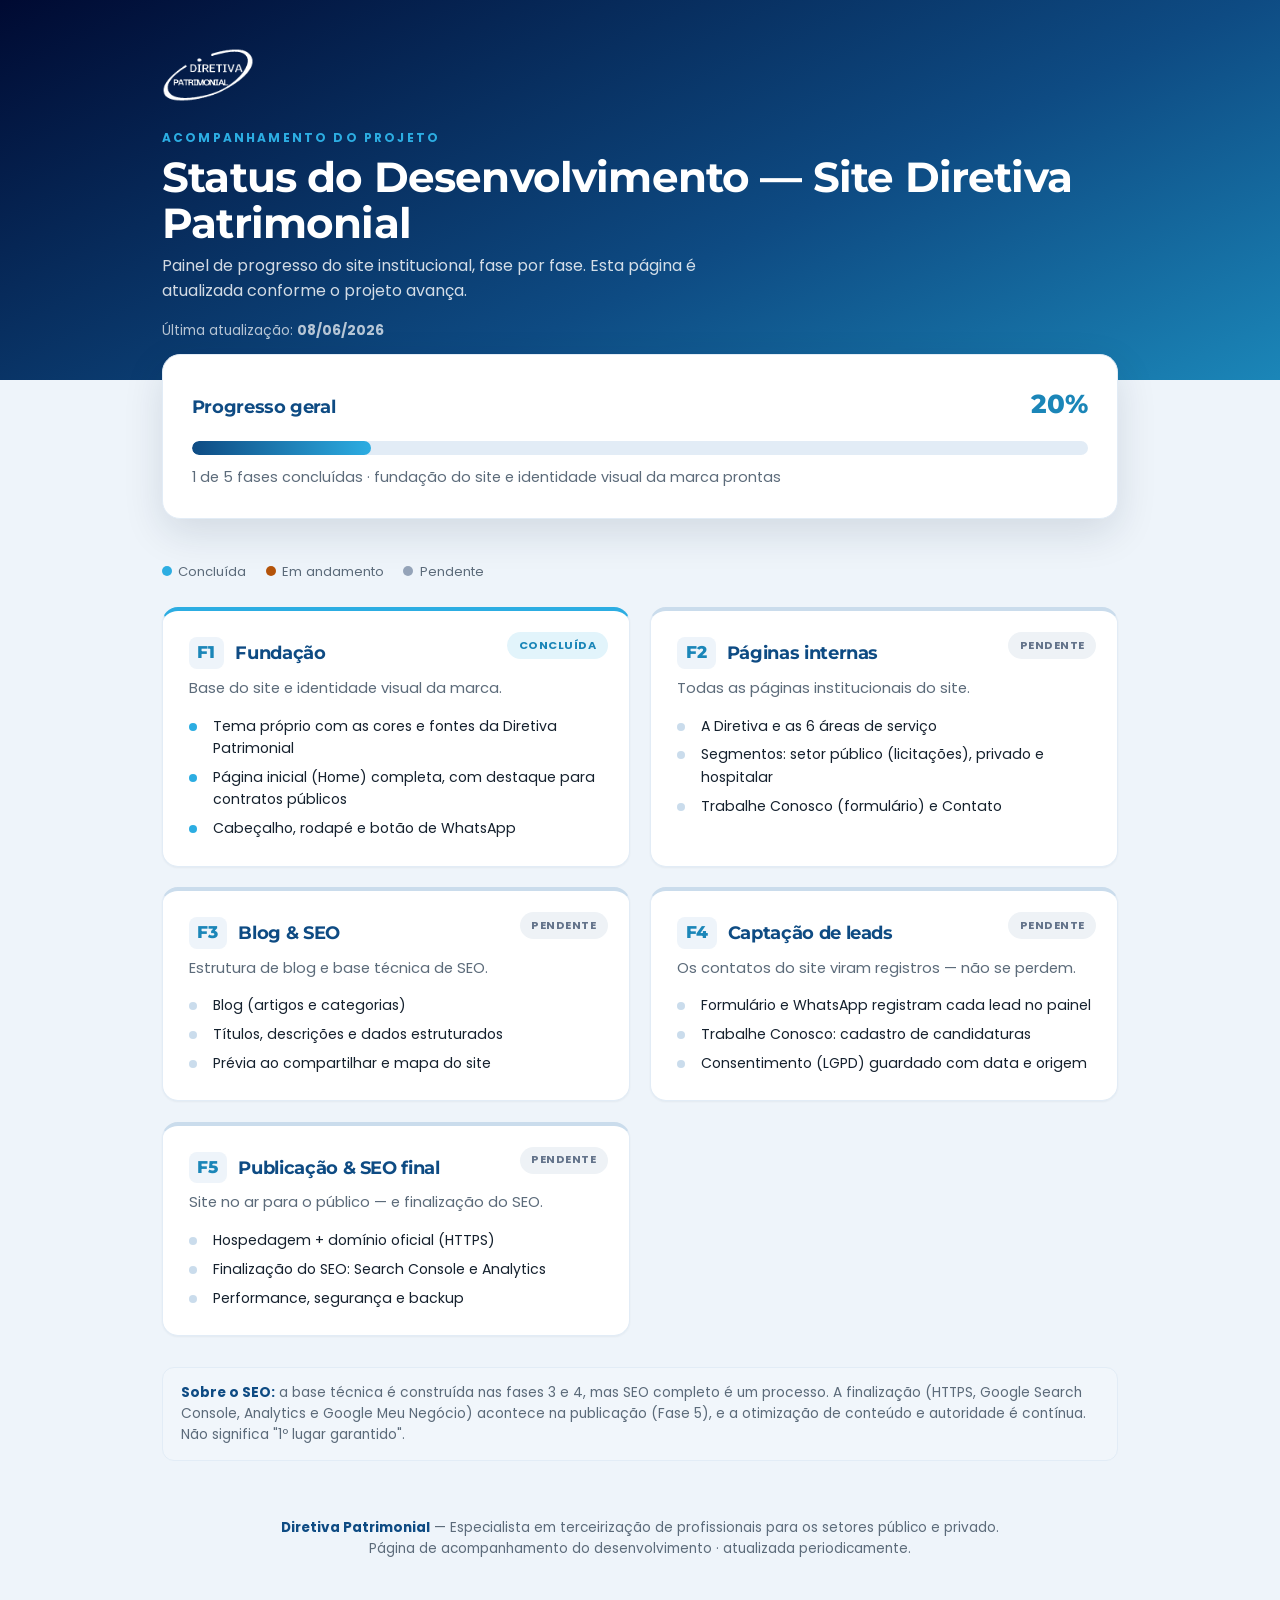
==== index.html @ 11b3b2bb "Painel de status Diretiva Patrimonial — F1 concluída (20%)" ====
<!DOCTYPE html>
<html lang="pt-BR">
<head>
<meta charset="UTF-8" />
<meta name="viewport" content="width=device-width, initial-scale=1.0" />
<title>Status do Desenvolvimento — Site Diretiva Patrimonial</title>
<meta name="description" content="Acompanhe o andamento do desenvolvimento do site institucional da Diretiva Patrimonial." />
<meta property="og:title" content="Status do Desenvolvimento — Site Diretiva Patrimonial" />
<meta property="og:description" content="Acompanhe o andamento do projeto, fase por fase." />
<meta name="robots" content="noindex" />
<link rel="preconnect" href="https://fonts.googleapis.com" />
<link rel="preconnect" href="https://fonts.gstatic.com" crossorigin />
<link href="https://fonts.googleapis.com/css2?family=Montserrat:wght@600;700;800;900&family=Poppins:wght@400;500;600&display=swap" rel="stylesheet" />
<style>
  :root{
    --navy:#0E4B83; --navy-dark:#000A32; --cyan:#2CADE2; --cyan600:#1B86B8;
    --light:#EEF4FA; --light100:#E2ECF6; --light200:#CADCEC; --ink:#15212E; --muted:#5C6B7A; --white:#fff;
    --amber:#B45309; --gray:#94A3B8;
  }
  *{box-sizing:border-box;margin:0;padding:0;}
  body{font-family:"Poppins",system-ui,sans-serif;color:var(--ink);background:var(--light);line-height:1.6;}
  .wrap{max-width:1000px;margin:0 auto;padding:0 22px;}
  h1,h2,h3{font-family:"Montserrat",sans-serif;letter-spacing:-.02em;line-height:1.1;}

  header{background:linear-gradient(155deg,#000A32,#0E4B83 60%,#1B86B8);color:#fff;padding:3rem 0 2.4rem;}
  .brandrow{display:flex;align-items:center;gap:1rem;margin-bottom:1.6rem;}
  .brandrow img{height:54px;}
  .eyebrow{text-transform:uppercase;letter-spacing:.18em;font-size:.75rem;font-weight:700;color:var(--cyan);}
  header h1{color:#fff;font-size:clamp(1.7rem,4vw,2.6rem);margin:.5rem 0 .4rem;}
  header p{color:rgba(255,255,255,.82);max-width:560px;}
  .updated{margin-top:1rem;font-size:.85rem;color:rgba(255,255,255,.7);}

  /* Overall progress */
  .overall{background:#fff;border:1px solid var(--light100);border-radius:18px;padding:1.8rem;margin-top:-1.6rem;box-shadow:0 14px 40px rgba(8,30,55,.12);}
  .overall .top{display:flex;justify-content:space-between;align-items:baseline;flex-wrap:wrap;gap:.5rem;margin-bottom:1rem;}
  .overall h2{font-size:1.15rem;color:var(--navy);}
  .pct{font-family:"Montserrat";font-weight:800;font-size:1.6rem;color:var(--cyan600);}
  .bar{height:14px;background:var(--light100);border-radius:99px;overflow:hidden;}
  .bar > span{display:block;height:100%;width:20%;background:linear-gradient(90deg,var(--navy),var(--cyan));border-radius:99px;}
  .countline{margin-top:.7rem;font-size:.9rem;color:var(--muted);}

  section.phases{padding:2.6rem 0 1rem;}
  .legend{display:flex;gap:1.2rem;flex-wrap:wrap;font-size:.82rem;color:var(--muted);margin-bottom:1.6rem;}
  .legend span{display:inline-flex;align-items:center;gap:.4rem;}
  .dot{width:10px;height:10px;border-radius:50%;}
  .dot.done{background:var(--cyan);} .dot.doing{background:var(--amber);} .dot.todo{background:var(--gray);}

  .grid{display:grid;grid-template-columns:repeat(2,1fr);gap:1.3rem;}
  .card{background:#fff;border:1px solid var(--light100);border-radius:16px;padding:1.6rem;position:relative;box-shadow:0 1px 2px rgba(8,30,55,.05);transition:transform .25s,box-shadow .25s;}
  .card:hover{transform:translateY(-4px);box-shadow:0 14px 34px rgba(8,30,55,.12);}
  .card.done{border-top:4px solid var(--cyan);}
  .card.doing{border-top:4px solid var(--amber);}
  .card.todo{border-top:4px solid var(--light200);}
  .ph{display:flex;align-items:center;gap:.7rem;margin-bottom:.5rem;}
  .ph .num{font-family:"Montserrat";font-weight:800;font-size:1.05rem;color:var(--cyan600);background:var(--light);border-radius:8px;padding:.15rem .55rem;}
  .ph h3{font-size:1.1rem;color:var(--navy);}
  .badge{position:absolute;top:1.3rem;right:1.3rem;font-size:.7rem;font-weight:700;text-transform:uppercase;letter-spacing:.05em;padding:.28rem .7rem;border-radius:99px;}
  .badge.done{background:#E2F4FB;color:var(--cyan600);}
  .badge.doing{background:#FEF3E2;color:var(--amber);}
  .badge.todo{background:#EEF2F6;color:#64748B;}
  .card p.desc{color:var(--muted);font-size:.92rem;margin:.3rem 0 .9rem;}
  .card ul{list-style:none;display:flex;flex-direction:column;gap:.4rem;}
  .card li{font-size:.88rem;padding-left:1.5rem;position:relative;color:var(--ink);}
  .card li::before{content:"";position:absolute;left:0;top:.5rem;width:8px;height:8px;border-radius:50%;background:var(--light200);}
  .card.done li::before{background:var(--cyan);}

  footer{text-align:center;padding:2.5rem 0 3rem;color:var(--muted);font-size:.85rem;}
  footer strong{color:var(--navy);}

  @media (max-width:720px){ .grid{grid-template-columns:1fr;} }
</style>
</head>
<body>

<header>
  <div class="wrap">
    <div class="brandrow">
      <img src="assets/logo.png" alt="Diretiva Patrimonial" onerror="this.style.display='none'" />
    </div>
    <p class="eyebrow">Acompanhamento do projeto</p>
    <h1>Status do Desenvolvimento — Site Diretiva Patrimonial</h1>
    <p>Painel de progresso do site institucional, fase por fase. Esta página é atualizada conforme o projeto avança.</p>
    <p class="updated">Última atualização: <strong>08/06/2026</strong></p>
  </div>
</header>

<div class="wrap">
  <div class="overall">
    <div class="top">
      <h2>Progresso geral</h2>
      <span class="pct">20%</span>
    </div>
    <div class="bar"><span></span></div>
    <p class="countline">1 de 5 fases concluídas · fundação do site e identidade visual da marca prontas</p>
  </div>
</div>

<section class="phases">
  <div class="wrap">
    <div class="legend">
      <span><i class="dot done"></i> Concluída</span>
      <span><i class="dot doing"></i> Em andamento</span>
      <span><i class="dot todo"></i> Pendente</span>
    </div>

    <div class="grid">

      <article class="card done">
        <span class="badge done">Concluída</span>
        <div class="ph"><span class="num">F1</span><h3>Fundação</h3></div>
        <p class="desc">Base do site e identidade visual da marca.</p>
        <ul>
          <li>Tema próprio com as cores e fontes da Diretiva Patrimonial</li>
          <li>Página inicial (Home) completa, com destaque para contratos públicos</li>
          <li>Cabeçalho, rodapé e botão de WhatsApp</li>
        </ul>
      </article>

      <article class="card todo">
        <span class="badge todo">Pendente</span>
        <div class="ph"><span class="num">F2</span><h3>Páginas internas</h3></div>
        <p class="desc">Todas as páginas institucionais do site.</p>
        <ul>
          <li>A Diretiva e as 6 áreas de serviço</li>
          <li>Segmentos: setor público (licitações), privado e hospitalar</li>
          <li>Trabalhe Conosco (formulário) e Contato</li>
        </ul>
      </article>

      <article class="card todo">
        <span class="badge todo">Pendente</span>
        <div class="ph"><span class="num">F3</span><h3>Blog &amp; SEO</h3></div>
        <p class="desc">Estrutura de blog e base técnica de SEO.</p>
        <ul>
          <li>Blog (artigos e categorias)</li>
          <li>Títulos, descrições e dados estruturados</li>
          <li>Prévia ao compartilhar e mapa do site</li>
        </ul>
      </article>

      <article class="card todo">
        <span class="badge todo">Pendente</span>
        <div class="ph"><span class="num">F4</span><h3>Captação de leads</h3></div>
        <p class="desc">Os contatos do site viram registros — não se perdem.</p>
        <ul>
          <li>Formulário e WhatsApp registram cada lead no painel</li>
          <li>Trabalhe Conosco: cadastro de candidaturas</li>
          <li>Consentimento (LGPD) guardado com data e origem</li>
        </ul>
      </article>

      <article class="card todo">
        <span class="badge todo">Pendente</span>
        <div class="ph"><span class="num">F5</span><h3>Publicação &amp; SEO final</h3></div>
        <p class="desc">Site no ar para o público — e finalização do SEO.</p>
        <ul>
          <li>Hospedagem + domínio oficial (HTTPS)</li>
          <li>Finalização do SEO: Search Console e Analytics</li>
          <li>Performance, segurança e backup</li>
        </ul>
      </article>

    </div>

    <p style="max-width:1000px;margin:1.9rem auto 0;font-size:.86rem;color:#5C6B7A;background:#F1F6FB;border:1px solid #E2ECF6;border-radius:12px;padding:14px 18px;line-height:1.55;">
      <strong style="color:#0E4B83;">Sobre o SEO:</strong> a base técnica é construída nas fases 3 e 4, mas SEO completo é um processo. A finalização (HTTPS, Google Search Console, Analytics e Google Meu Negócio) acontece na publicação (Fase 5), e a otimização de conteúdo e autoridade é contínua. Não significa "1º lugar garantido".
    </p>
  </div>
</section>

<footer>
  <div class="wrap">
    <p><strong>Diretiva Patrimonial</strong> — Especialista em terceirização de profissionais para os setores público e privado.</p>
    <p>Página de acompanhamento do desenvolvimento · atualizada periodicamente.</p>
  </div>
</footer>

</body>
</html>
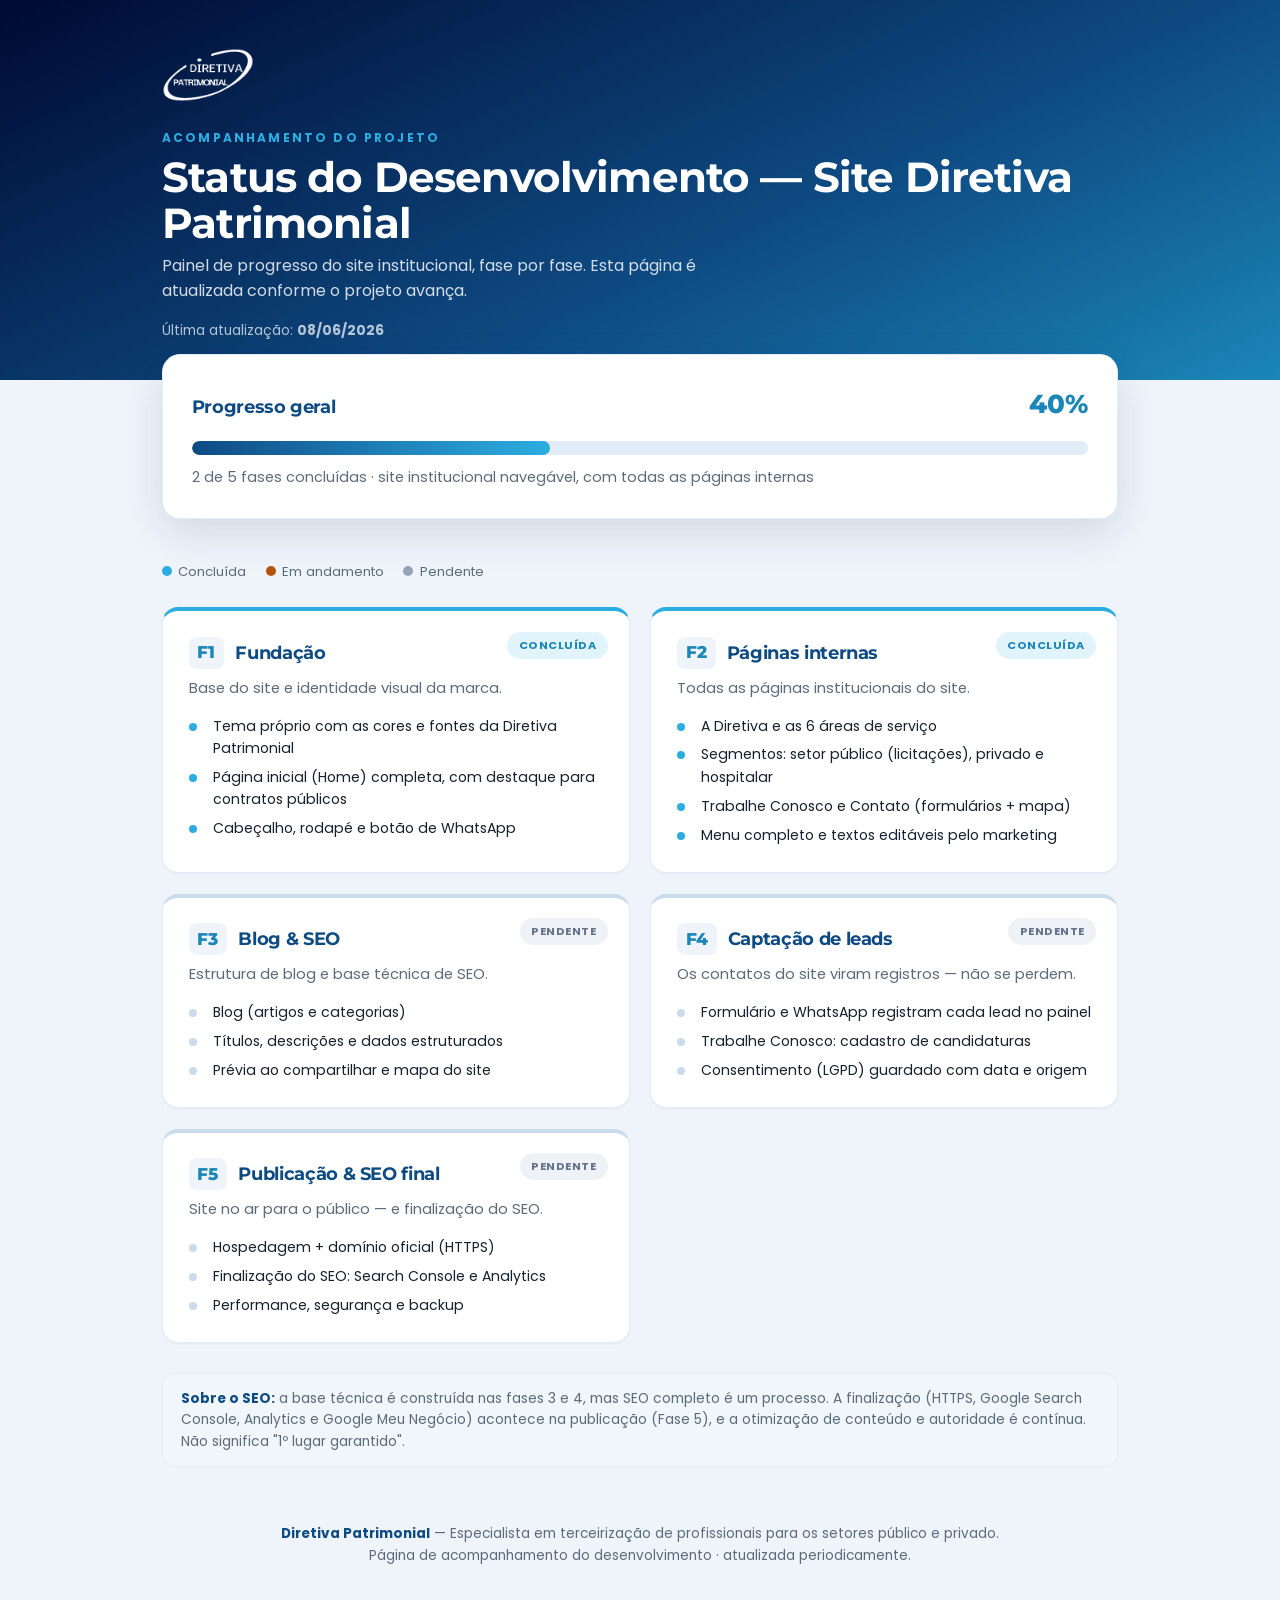
==== commit 7d17b76a: "F2 concluída — páginas internas (40%)" ====
--- a/index.html
+++ b/index.html
@@ -36,7 +36,7 @@
   .overall h2{font-size:1.15rem;color:var(--navy);}
   .pct{font-family:"Montserrat";font-weight:800;font-size:1.6rem;color:var(--cyan600);}
   .bar{height:14px;background:var(--light100);border-radius:99px;overflow:hidden;}
-  .bar > span{display:block;height:100%;width:20%;background:linear-gradient(90deg,var(--navy),var(--cyan));border-radius:99px;}
+  .bar > span{display:block;height:100%;width:40%;background:linear-gradient(90deg,var(--navy),var(--cyan));border-radius:99px;}
   .countline{margin-top:.7rem;font-size:.9rem;color:var(--muted);}
 
   section.phases{padding:2.6rem 0 1rem;}
@@ -88,10 +88,10 @@
   <div class="overall">
     <div class="top">
       <h2>Progresso geral</h2>
-      <span class="pct">20%</span>
+      <span class="pct">40%</span>
     </div>
     <div class="bar"><span></span></div>
-    <p class="countline">1 de 5 fases concluídas · fundação do site e identidade visual da marca prontas</p>
+    <p class="countline">2 de 5 fases concluídas · site institucional navegável, com todas as páginas internas</p>
   </div>
 </div>
 
@@ -116,14 +116,15 @@
         </ul>
       </article>
 
-      <article class="card todo">
-        <span class="badge todo">Pendente</span>
+      <article class="card done">
+        <span class="badge done">Concluída</span>
         <div class="ph"><span class="num">F2</span><h3>Páginas internas</h3></div>
         <p class="desc">Todas as páginas institucionais do site.</p>
         <ul>
           <li>A Diretiva e as 6 áreas de serviço</li>
           <li>Segmentos: setor público (licitações), privado e hospitalar</li>
-          <li>Trabalhe Conosco (formulário) e Contato</li>
+          <li>Trabalhe Conosco e Contato (formulários + mapa)</li>
+          <li>Menu completo e textos editáveis pelo marketing</li>
         </ul>
       </article>
 
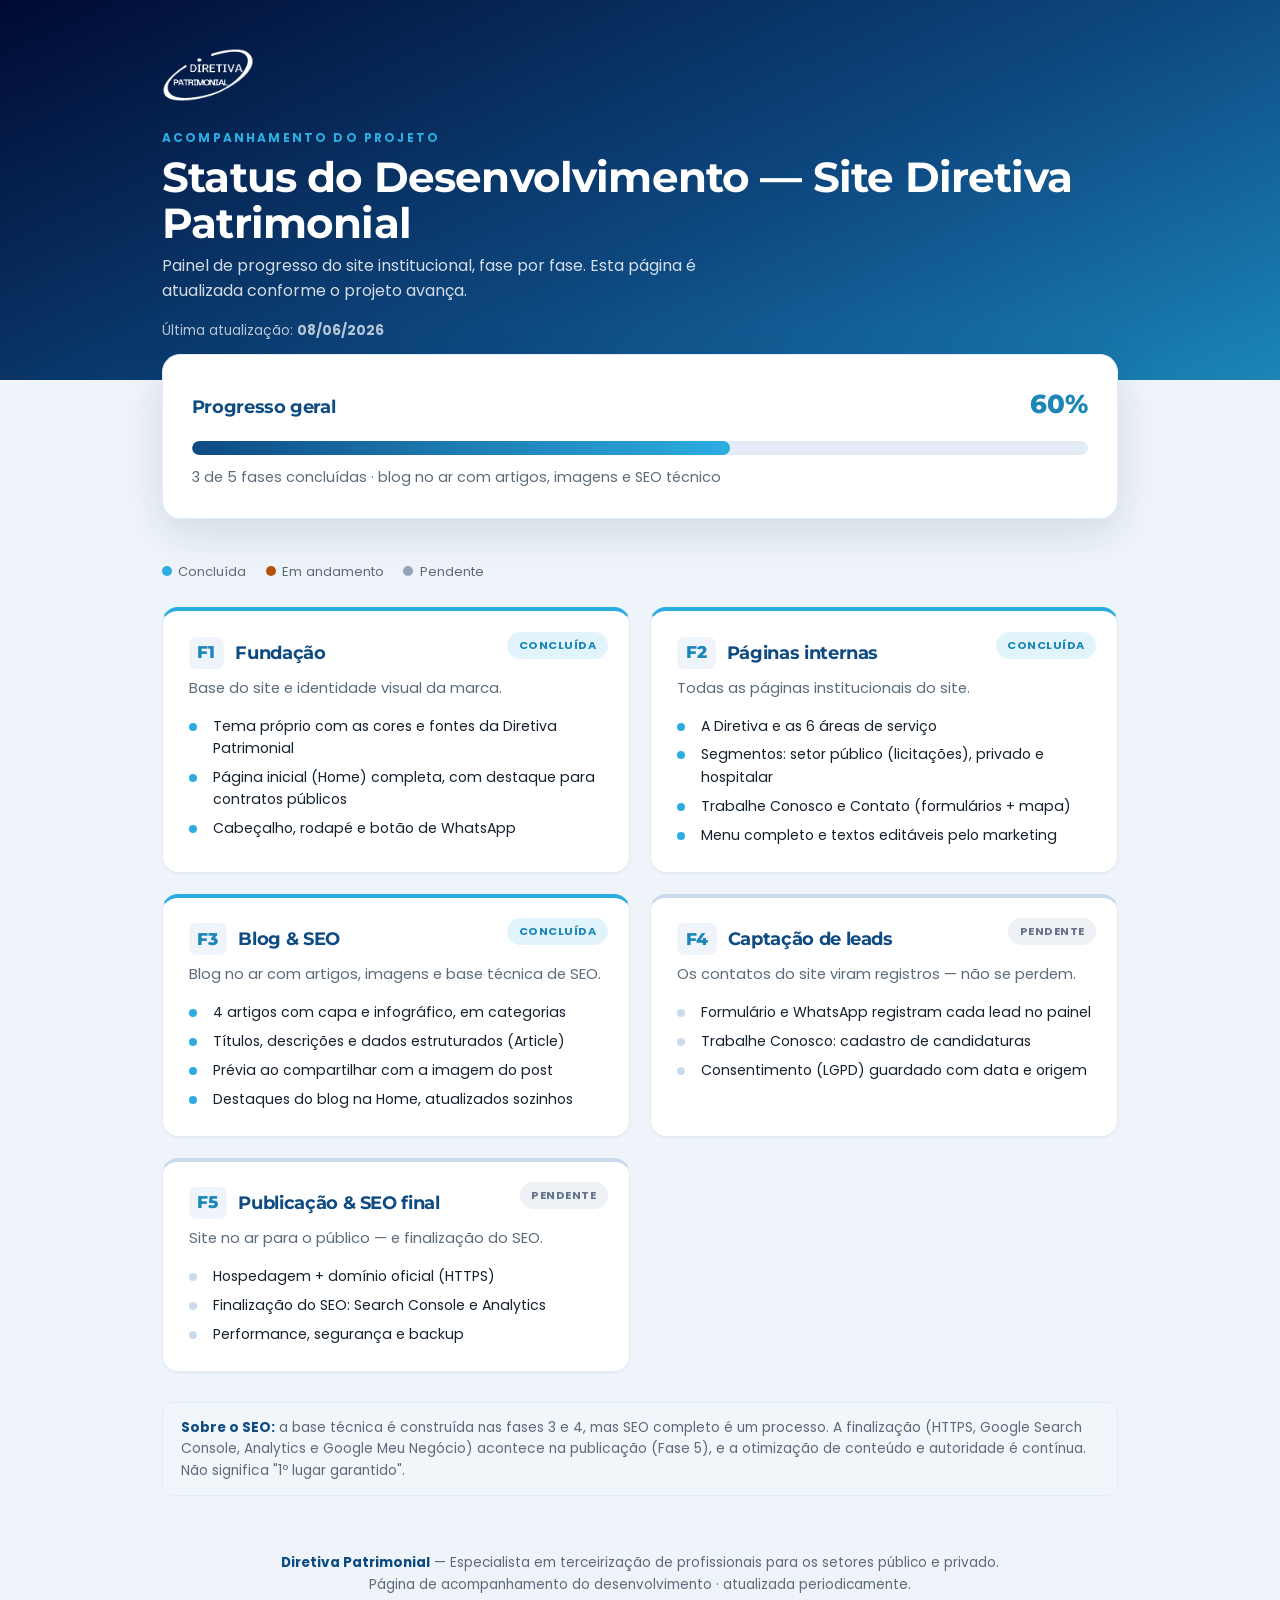
==== commit 7df2943b: "F3 concluída — blog + SEO (60%)" ====
--- a/index.html
+++ b/index.html
@@ -36,7 +36,7 @@
   .overall h2{font-size:1.15rem;color:var(--navy);}
   .pct{font-family:"Montserrat";font-weight:800;font-size:1.6rem;color:var(--cyan600);}
   .bar{height:14px;background:var(--light100);border-radius:99px;overflow:hidden;}
-  .bar > span{display:block;height:100%;width:40%;background:linear-gradient(90deg,var(--navy),var(--cyan));border-radius:99px;}
+  .bar > span{display:block;height:100%;width:60%;background:linear-gradient(90deg,var(--navy),var(--cyan));border-radius:99px;}
   .countline{margin-top:.7rem;font-size:.9rem;color:var(--muted);}
 
   section.phases{padding:2.6rem 0 1rem;}
@@ -88,10 +88,10 @@
   <div class="overall">
     <div class="top">
       <h2>Progresso geral</h2>
-      <span class="pct">40%</span>
+      <span class="pct">60%</span>
     </div>
     <div class="bar"><span></span></div>
-    <p class="countline">2 de 5 fases concluídas · site institucional navegável, com todas as páginas internas</p>
+    <p class="countline">3 de 5 fases concluídas · blog no ar com artigos, imagens e SEO técnico</p>
   </div>
 </div>
 
@@ -128,14 +128,15 @@
         </ul>
       </article>
 
-      <article class="card todo">
-        <span class="badge todo">Pendente</span>
+      <article class="card done">
+        <span class="badge done">Concluída</span>
         <div class="ph"><span class="num">F3</span><h3>Blog &amp; SEO</h3></div>
-        <p class="desc">Estrutura de blog e base técnica de SEO.</p>
+        <p class="desc">Blog no ar com artigos, imagens e base técnica de SEO.</p>
         <ul>
-          <li>Blog (artigos e categorias)</li>
-          <li>Títulos, descrições e dados estruturados</li>
-          <li>Prévia ao compartilhar e mapa do site</li>
+          <li>4 artigos com capa e infográfico, em categorias</li>
+          <li>Títulos, descrições e dados estruturados (Article)</li>
+          <li>Prévia ao compartilhar com a imagem do post</li>
+          <li>Destaques do blog na Home, atualizados sozinhos</li>
         </ul>
       </article>
 
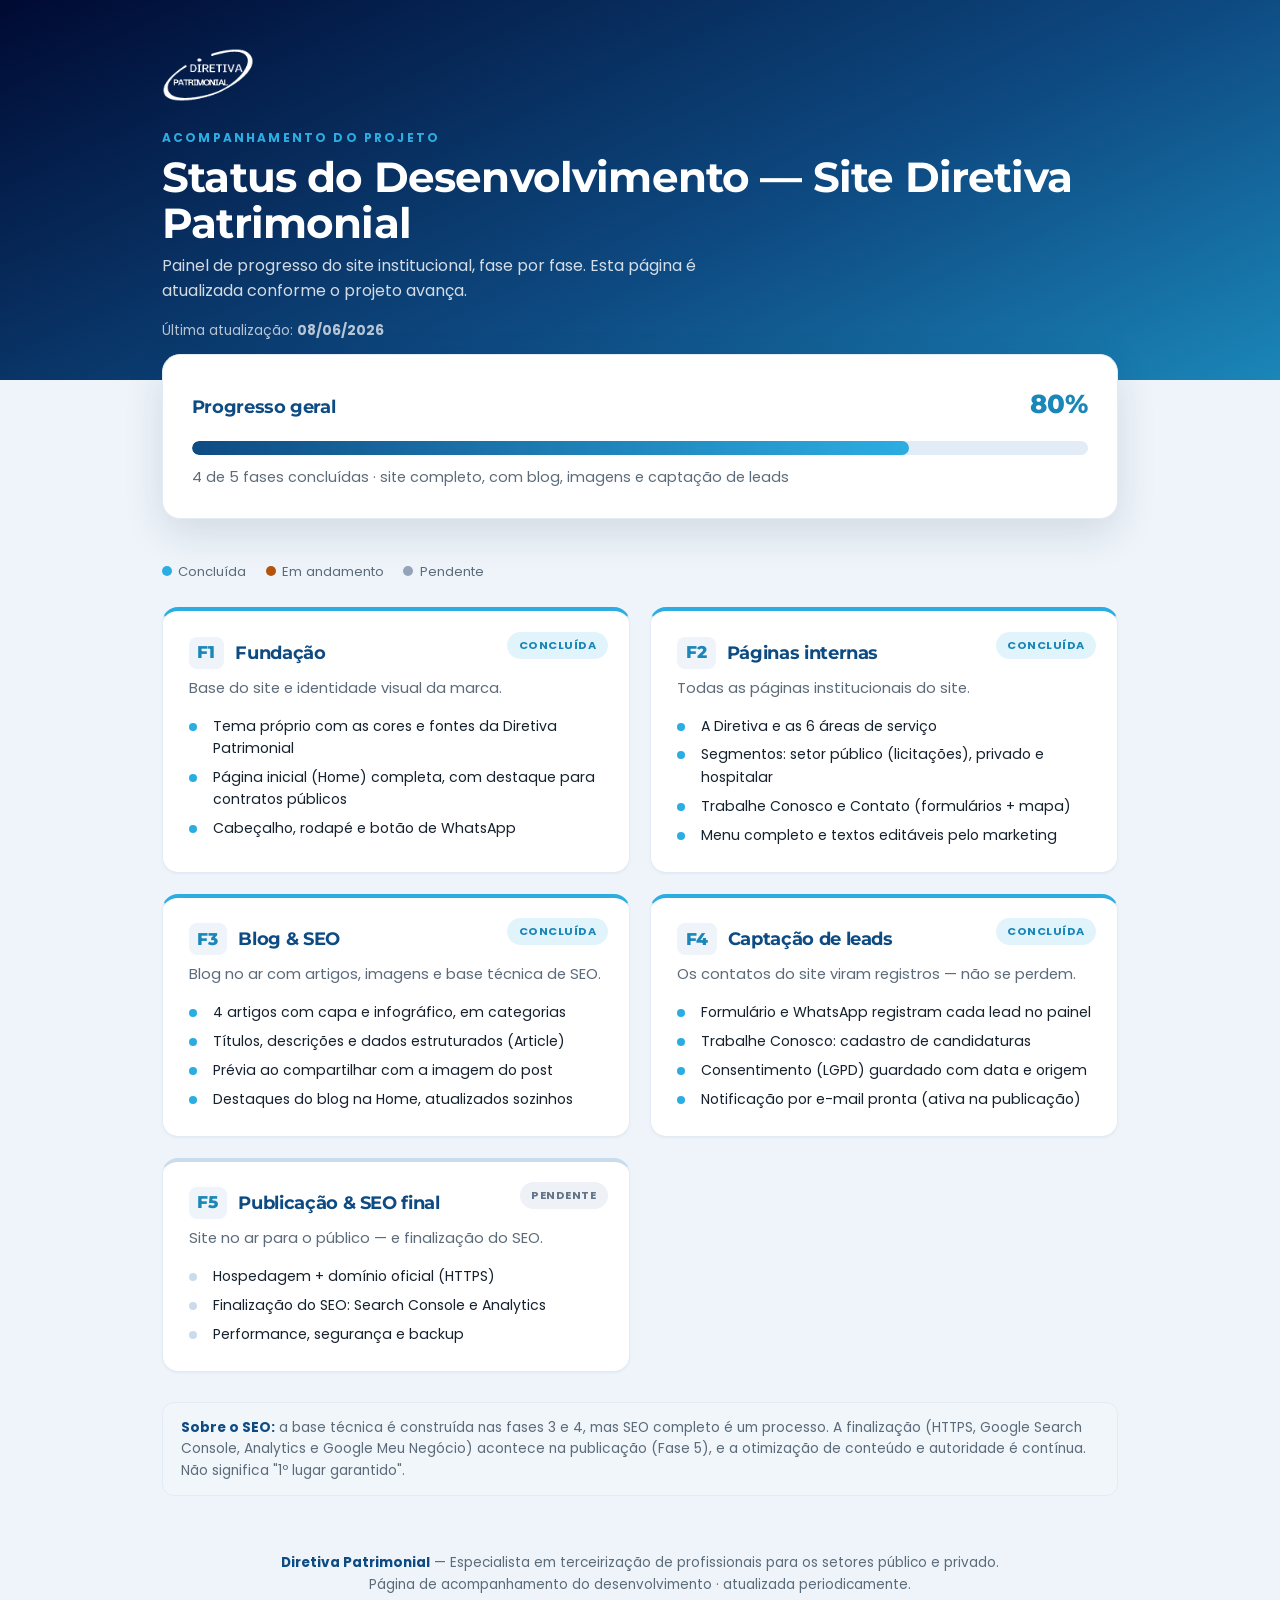
==== commit 38929770: "F4 concluída — captação de leads (80%)" ====
--- a/index.html
+++ b/index.html
@@ -36,7 +36,7 @@
   .overall h2{font-size:1.15rem;color:var(--navy);}
   .pct{font-family:"Montserrat";font-weight:800;font-size:1.6rem;color:var(--cyan600);}
   .bar{height:14px;background:var(--light100);border-radius:99px;overflow:hidden;}
-  .bar > span{display:block;height:100%;width:60%;background:linear-gradient(90deg,var(--navy),var(--cyan));border-radius:99px;}
+  .bar > span{display:block;height:100%;width:80%;background:linear-gradient(90deg,var(--navy),var(--cyan));border-radius:99px;}
   .countline{margin-top:.7rem;font-size:.9rem;color:var(--muted);}
 
   section.phases{padding:2.6rem 0 1rem;}
@@ -88,10 +88,10 @@
   <div class="overall">
     <div class="top">
       <h2>Progresso geral</h2>
-      <span class="pct">60%</span>
+      <span class="pct">80%</span>
     </div>
     <div class="bar"><span></span></div>
-    <p class="countline">3 de 5 fases concluídas · blog no ar com artigos, imagens e SEO técnico</p>
+    <p class="countline">4 de 5 fases concluídas · site completo, com blog, imagens e captação de leads</p>
   </div>
 </div>
 
@@ -140,14 +140,15 @@
         </ul>
       </article>
 
-      <article class="card todo">
-        <span class="badge todo">Pendente</span>
+      <article class="card done">
+        <span class="badge done">Concluída</span>
         <div class="ph"><span class="num">F4</span><h3>Captação de leads</h3></div>
         <p class="desc">Os contatos do site viram registros — não se perdem.</p>
         <ul>
           <li>Formulário e WhatsApp registram cada lead no painel</li>
           <li>Trabalhe Conosco: cadastro de candidaturas</li>
           <li>Consentimento (LGPD) guardado com data e origem</li>
+          <li>Notificação por e-mail pronta (ativa na publicação)</li>
         </ul>
       </article>
 
